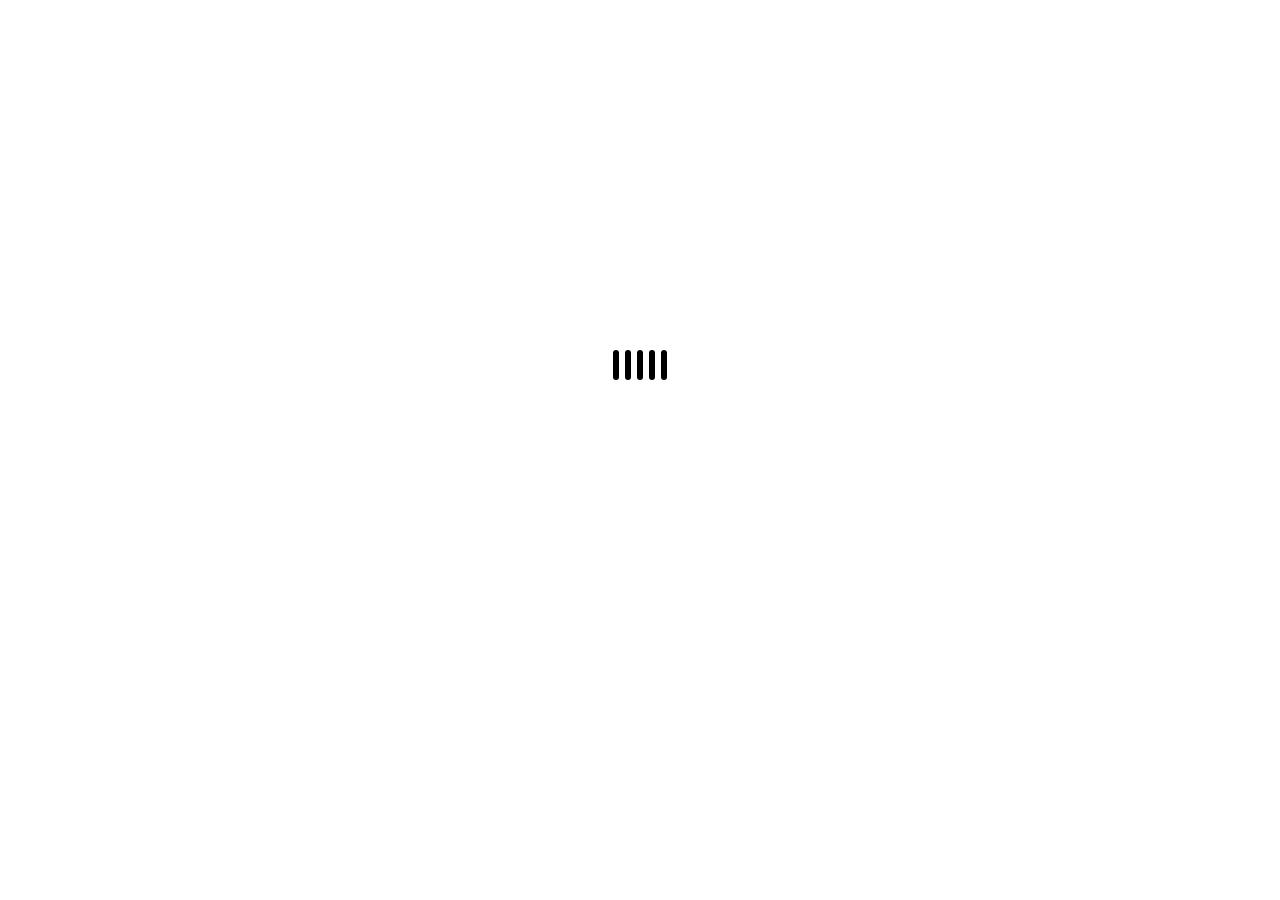
==== index.html @ b095fbf3 "v-3" ====
<!DOCTYPE html>
<html lang="en">
<head>
  <meta charset="UTF-8">
  <meta name="viewport" content="width=device-width, initial-scale=1.0">
  <title>Document</title>
   <link rel="stylesheet" href="./style.css">
     
  
</head>
<body style="margin:0px;">
  <div class="wave-loader">
    <span></span>
    <span></span>
    <span></span>
    <span></span>
    <span></span>
  </div>
  
</body>
</html>
---- style.css ----
.wave-loader {
  display: flex;
  justify-content: center;
  gap: 6px;
  margin: 350px auto;
}

.wave-loader span {
  width: 6px;
  height: 30px;
  background:black;
  border-radius: 3px;
  /* animation: wave 1s infinite; */
  animation-name: wave;
  animation-duration: 0.75s;
  animation-iteration-count: infinite;
}

.wave-loader span:nth-child(2) { 
  animation-delay: 0.1s;
 }
.wave-loader span:nth-child(3) {
   animation-delay: 0.2s; 
  }
.wave-loader span:nth-child(4) { 
  animation-delay: 0.3s; 
}
.wave-loader span:nth-child(5) { 
  animation-delay: 0.4s;
 }

@keyframes wave {
  0%, 40%, 100% {
     transform: scaleY(0.4);
     }
  20% { 
    transform: scaleY(1);
   }
}
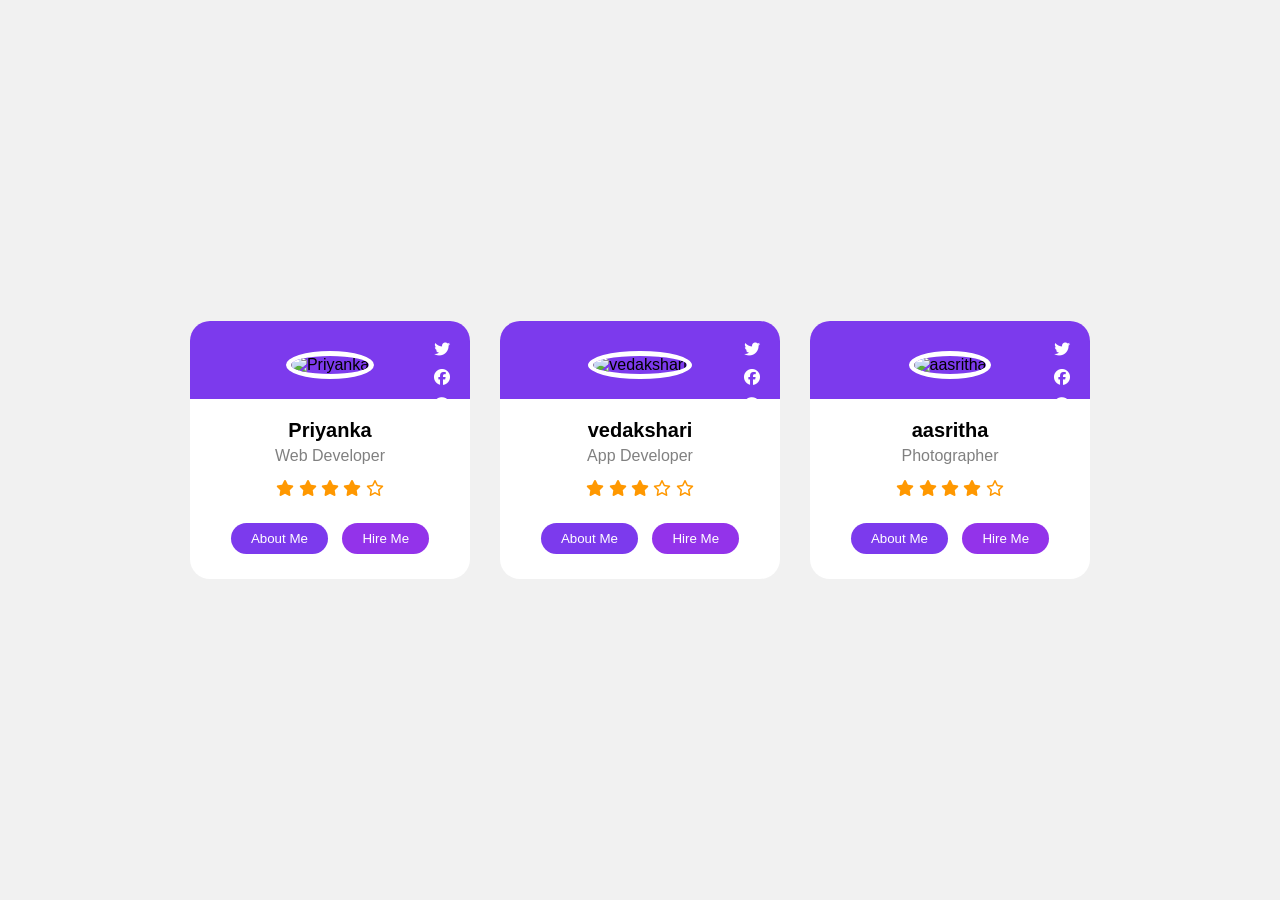
==== commit 3eadf6d0: "v-5" ====
--- a/index.html
+++ b/index.html
@@ -3,19 +3,94 @@
 <head>
   <meta charset="UTF-8">
   <meta name="viewport" content="width=device-width, initial-scale=1.0">
-  <title>Document</title>
-   <link rel="stylesheet" href="./style.css">
-     
-  
+  <title>Profile Cards</title>
+  <link rel="stylesheet" href="style.css">
+  <link rel="stylesheet" href="https://cdnjs.cloudflare.com/ajax/libs/font-awesome/6.5.0/css/all.min.css">
 </head>
-<body style="margin:0px;">
-  <div class="wave-loader">
-    <span></span>
-    <span></span>
-    <span></span>
-    <span></span>
-    <span></span>
+<body>
+  <div class="card-container">
+    
+    <!-- Card 1 -->
+    <div class="card">
+      <div class="card-header">
+        <img src="./nature1.jpg" alt="Priyanka">
+        <div class="socials">
+          <a href="#"><i class="fab fa-twitter"></i></a>
+          <a href="#"><i class="fab fa-facebook"></i></a>
+          <a href="#"><i class="fab fa-github"></i></a>
+        </div>
+      </div>
+      <div class="card-body">
+        <h3>Priyanka</h3>
+        <p>Web Developer</p>
+        <div class="stars">
+          <i class="fas fa-star"></i>
+          <i class="fas fa-star"></i>
+          <i class="fas fa-star"></i>
+          <i class="fas fa-star"></i>
+          <i class="far fa-star"></i>
+        </div>
+        <div class="buttons">
+          <button>About Me</button>
+          <button class="hire">Hire Me</button>
+        </div>
+      </div>
+    </div>
+
+    <!-- Card 2 -->
+    <div class="card">
+      <div class="card-header">
+        <img src="./nature1.jpg" alt="vedakshari">
+        <div class="socials">
+          <a href="#"><i class="fab fa-twitter"></i></a>
+          <a href="#"><i class="fab fa-facebook"></i></a>
+          <a href="#"><i class="fab fa-github"></i></a>
+        </div>
+      </div>
+      <div class="card-body">
+        <h3>vedakshari</h3>
+        <p>App Developer</p>
+        <div class="stars">
+          <i class="fas fa-star"></i>
+          <i class="fas fa-star"></i>
+          <i class="fas fa-star"></i>
+          <i class="far fa-star"></i>
+          <i class="far fa-star"></i>
+        </div>
+        <div class="buttons">
+          <button>About Me</button>
+          <button class="hire">Hire Me</button>
+        </div>
+      </div>
+    </div>
+
+    <!-- Card 3 -->
+    <div class="card">
+      <div class="card-header">
+        <img src="./nature1.jpg" alt="aasritha">
+        <div class="socials">
+          <a href="#"><i class="fab fa-twitter"></i></a>
+          <a href="#"><i class="fab fa-facebook"></i></a>
+          <a href="#"><i class="fab fa-github"></i></a>
+        </div>
+      </div>
+      <div class="card-body">
+        <h3>aasritha</h3>
+        <p>Photographer</p>
+        <div class="stars">
+          <i class="fas fa-star"></i>
+          <i class="fas fa-star"></i>
+          <i class="fas fa-star"></i>
+          <i class="fas fa-star"></i>
+          <i class="far fa-star"></i>
+        </div>
+        <div class="buttons">
+          <button>About Me</button>
+          <button class="hire">Hire Me</button>
+        </div>
+      </div>
+    </div>
+
   </div>
-  
 </body>
 </html>
--- a/style.css
+++ b/style.css
@@ -1,39 +1,106 @@
-.wave-loader {
+* {
+  margin: 0;
+  padding: 0;
+  box-sizing: border-box;
+  font-family: "Poppins", sans-serif;
+}
+
+body {
+  background: #f1f1f1;
   display: flex;
   justify-content: center;
-  gap: 6px;
-  margin: 350px auto;
+  align-items: center;
+  min-height: 100vh;
 }
 
-.wave-loader span {
-  width: 6px;
-  height: 30px;
-  background:black;
-  border-radius: 3px;
-  /* animation: wave 1s infinite; */
-  animation-name: wave;
-  animation-duration: 0.75s;
-  animation-iteration-count: infinite;
+.card-container {
+  display: flex;
+  gap: 30px;
+  flex-wrap: wrap;
+  justify-content: center;
 }
 
-.wave-loader span:nth-child(2) { 
-  animation-delay: 0.1s;
- }
-.wave-loader span:nth-child(3) {
-   animation-delay: 0.2s; 
-  }
-.wave-loader span:nth-child(4) { 
-  animation-delay: 0.3s; 
+.card {
+  background: #fff;
+  width: 280px;
+  border-radius: 20px;
+  overflow: hidden;
+  text-align: center;
+  transition: 0.3s;
 }
-.wave-loader span:nth-child(5) { 
-  animation-delay: 0.4s;
- }
 
-@keyframes wave {
-  0%, 40%, 100% {
-     transform: scaleY(0.4);
-     }
-  20% { 
-    transform: scaleY(1);
-   }
+.card:hover {
+  transform: translateY(-8px);
+}
+
+.card-header {
+  background: #7c3aed; /* Purple top */
+  padding: 20px;
+  position: relative;
+}
+
+.card-header img {
+  width: 100px;
+  height: 100px;
+  border-radius: 50%;
+  border: 5px solid #fff;
+  margin-top: 10px;
+}
+
+.socials {
+  position: absolute;
+  top: 20px;
+  right: 20px;
+  display: flex;
+  flex-direction: column;
+  gap: 10px;
+}
+
+.socials a {
+  color: #fff;
+  font-size: 16px;
+  transition: 0.3s;
+}
+
+.socials a:hover {
+  color: #ffd700;
+}
+
+.card-body {
+  padding: 20px;
+}
+
+.card-body h3 {
+  font-size: 20px;
+  margin-bottom: 5px;
+}
+
+.card-body p {
+  color: gray;
+  margin-bottom: 15px;
+}
+
+.stars {
+  color: #ff9800;
+  margin-bottom: 20px;
+}
+
+.buttons button {
+  border: none;
+  outline: none;
+  padding: 8px 20px;
+  margin: 5px;
+  border-radius: 20px;
+  cursor: pointer;
+  background: #7c3aed;
+  color: #fff;
+  transition: 0.3s;
+}
+
+.buttons button:hover {
+  background: #5b21b6;
+}
+
+.buttons .hire {
+  background: #9333ea;
 }
